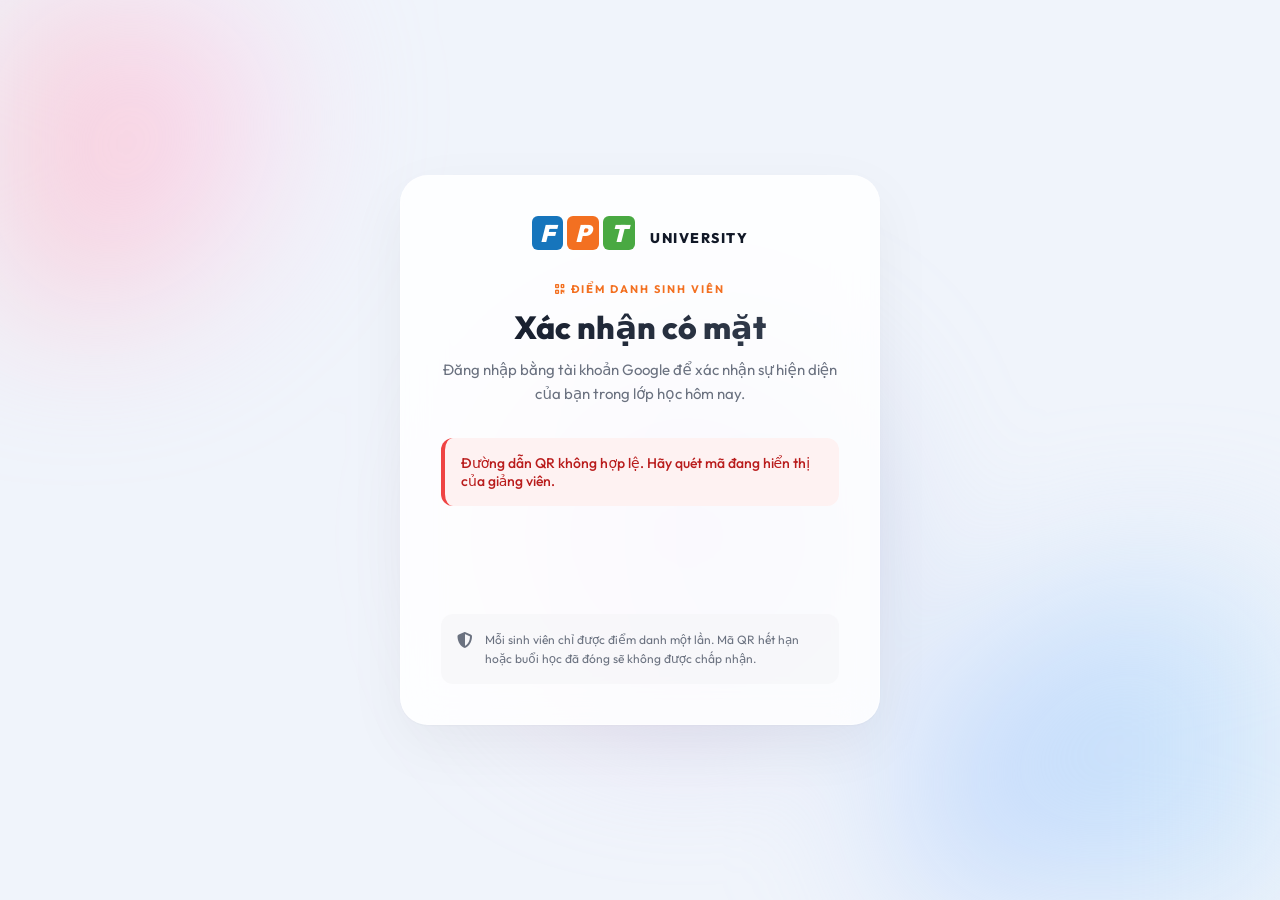
==== src/main/resources/static/check-in.html @ 700195bc "feat: Fix Vietnamese font & Redesign Login/Settings screens" ====
<!doctype html>
<html lang="vi">
<head>
  <meta charset="utf-8">
  <meta name="viewport" content="width=device-width,initial-scale=1">
  <meta name="referrer" content="no-referrer">
  <title>Điểm danh • FPT Attendance</title>
  
  <link rel="preconnect" href="https://fonts.googleapis.com">
  <link rel="preconnect" href="https://fonts.gstatic.com" crossorigin>
  <link href="https://fonts.googleapis.com/css2?family=Outfit:wght@300;400;500;600;700;800;900&display=swap" rel="stylesheet">
  <link rel="stylesheet" href="https://cdnjs.cloudflare.com/ajax/libs/font-awesome/6.4.0/css/all.min.css">

  <link rel="stylesheet" href="check-in.css">
  <script src="check-in.js" defer></script>
</head>
<body>
  <div class="blob-c">
    <div class="shape-blob one"></div>
    <div class="shape-blob two"></div>
    <div class="shape-blob three"></div>
  </div>
  
  <main class="glass-card">
    <div class="header-brand">
      <span class="brand-f">F</span><span class="brand-p">P</span><span class="brand-t">T</span> <span class="brand-uni">UNIVERSITY</span>
    </div>
    
    <div class="title-section">
      <p class="eyebrow"><i class="fa-solid fa-qrcode"></i> ĐIỂM DANH SINH VIÊN</p>
      <h1>Xác nhận có mặt</h1>
      <p class="subtitle">Đăng nhập bằng tài khoản Google để xác nhận sự hiện diện của bạn trong lớp học hôm nay.</p>
    </div>

    <div id="message" role="status" aria-live="polite">
      <i class="fa-solid fa-circle-notch fa-spin"></i> Đang kiểm tra cấu hình…
    </div>
    
    <div class="google-wrapper">
      <div id="google-button"></div>
    </div>
    
    <form id="identity" hidden>
      <div class="input-group">
        <label><i class="fa-regular fa-user"></i> Họ và tên</label>
        <input id="full-name" readonly>
      </div>
      
      <div class="input-group">
        <label><i class="fa-solid fa-hashtag"></i> Mã số sinh viên</label>
        <input id="student-code" readonly>
      </div>
      
      <div class="input-group">
        <label><i class="fa-regular fa-envelope"></i> Email Google</label>
        <input id="email" type="email" readonly>
      </div>
      
      <button id="confirm" type="submit" hidden class="btn-primary">
        <span>Xác nhận điểm danh</span>
        <i class="fa-solid fa-arrow-right"></i>
      </button>
    </form>
    
    <button id="switch" class="btn-secondary" hidden>
      <i class="fa-solid fa-arrows-rotate"></i> Đổi tài khoản Google
    </button>
    
    <div class="footer-note">
      <i class="fa-solid fa-shield-halved"></i>
      <p class="note">Mỗi sinh viên chỉ được điểm danh một lần. Mã QR hết hạn hoặc buổi học đã đóng sẽ không được chấp nhận.</p>
    </div>
  </main>
</body>
</html>
---- src/main/resources/static/check-in.css ----
:root {
  --bg-color: #f0f4fb;
  --card-bg: rgba(255, 255, 255, 0.85);
  --ink: #111827;
  --muted: #6b7280;
  --primary: #f37021;
  --primary-hover: #e05c10;
  --line: #e5e7eb;
  --input-bg: rgba(255, 255, 255, 0.9);
  --fpt-blue: #1675BC;
  --fpt-green: #49A942;
  --fpt-orange: #f37021;
}

* {
  box-sizing: border-box;
  margin: 0;
  padding: 0;
}

body {
  background: var(--bg-color);
  color: var(--ink);
  font-family: 'Outfit', system-ui, sans-serif;
  min-height: 100vh;
  display: flex;
  align-items: center;
  justify-content: center;
  padding: 24px;
  position: relative;
  overflow-x: hidden;
}

/* Dynamic Animated Blobs Background */
.blob-c {
  position: fixed;
  top: 0;
  left: 0;
  width: 100vw;
  height: 100vh;
  z-index: -1;
  overflow: hidden;
  filter: blur(80px);
}

.shape-blob {
  position: absolute;
  border-radius: 50%;
  animation: move 20s infinite alternate;
  opacity: 0.6;
}

.shape-blob.one {
  background: linear-gradient(to right, #ff9a9e, #fecfef);
  width: 400px;
  height: 400px;
  top: -10%;
  left: -10%;
}

.shape-blob.two {
  background: linear-gradient(to right, #a1c4fd, #c2e9fb);
  width: 500px;
  height: 500px;
  bottom: -20%;
  right: -10%;
  animation-delay: -5s;
}

.shape-blob.three {
  background: linear-gradient(to right, #fbc2eb, #a6c1ee);
  width: 350px;
  height: 350px;
  top: 40%;
  left: 40%;
  animation-duration: 25s;
}

@keyframes move {
  0% { transform: translate(0, 0) scale(1); }
  50% { transform: translate(100px, 50px) scale(1.1); }
  100% { transform: translate(-50px, 100px) scale(0.9); }
}

/* Glassmorphism Card */
.glass-card {
  width: 100%;
  max-width: 480px;
  background: var(--card-bg);
  backdrop-filter: blur(20px);
  -webkit-backdrop-filter: blur(20px);
  border: 1px solid rgba(255, 255, 255, 0.4);
  padding: 40px;
  border-radius: 28px;
  box-shadow: 0 20px 60px rgba(0, 0, 0, 0.05), 0 1px 3px rgba(0, 0, 0, 0.03);
  animation: slideUp 0.6s cubic-bezier(0.16, 1, 0.3, 1);
}

@keyframes slideUp {
  from { opacity: 0; transform: translateY(30px); }
  to { opacity: 1; transform: translateY(0); }
}

/* Brand Header */
.header-brand {
  text-align: center;
  margin-bottom: 32px;
}

.brand-f, .brand-p, .brand-t {
  display: inline-block;
  padding: 2px 8px;
  border-radius: 6px;
  color: white;
  font-weight: 900;
  font-style: italic;
  font-size: 24px;
  margin-right: 4px;
}

.brand-f { background: var(--fpt-blue); }
.brand-p { background: var(--fpt-orange); }
.brand-t { background: var(--fpt-green); }

.brand-uni {
  font-size: 14px;
  font-weight: 800;
  letter-spacing: 1.5px;
  margin-left: 8px;
  vertical-align: middle;
}

/* Typography */
.title-section {
  text-align: center;
  margin-bottom: 32px;
}

.eyebrow {
  font-size: 11px;
  font-weight: 700;
  letter-spacing: 2px;
  color: var(--primary);
  margin-bottom: 12px;
  text-transform: uppercase;
}

h1 {
  font-size: 32px;
  font-weight: 800;
  line-height: 1.2;
  margin-bottom: 12px;
  background: linear-gradient(90deg, #111827, #374151);
  -webkit-background-clip: text;
  -webkit-text-fill-color: transparent;
}

.subtitle {
  font-size: 15px;
  color: var(--muted);
  line-height: 1.6;
}

/* Messages */
#message {
  padding: 16px;
  border-radius: 12px;
  background: rgba(243, 244, 246, 0.8);
  margin: 24px 0;
  font-weight: 500;
  font-size: 14px;
  display: flex;
  align-items: center;
  gap: 10px;
  transition: all 0.3s ease;
}

#message.error {
  background: #fef2f2;
  color: #b91c1c;
  border-left: 4px solid #ef4444;
}

#message.success {
  background: #f0fdf4;
  color: #15803d;
  border-left: 4px solid #22c55e;
}

/* Google Sign-in */
.google-wrapper {
  display: flex;
  justify-content: center;
  margin: 24px 0;
  min-height: 44px;
}

/* Forms */
.input-group {
  margin-bottom: 20px;
  animation: fadeIn 0.5s ease backwards;
}
.input-group:nth-child(1) { animation-delay: 0.1s; }
.input-group:nth-child(2) { animation-delay: 0.2s; }
.input-group:nth-child(3) { animation-delay: 0.3s; }

@keyframes fadeIn {
  from { opacity: 0; transform: translateY(10px); }
  to { opacity: 1; transform: translateY(0); }
}

label {
  display: block;
  font-size: 13px;
  font-weight: 600;
  color: var(--muted);
  margin-bottom: 8px;
}
label i {
  margin-right: 6px;
}

input {
  display: block;
  width: 100%;
  font-family: inherit;
  font-size: 15px;
  padding: 14px 16px;
  border: 1px solid var(--line);
  border-radius: 12px;
  background: var(--input-bg);
  color: var(--ink);
  transition: all 0.2s;
  box-shadow: inset 0 2px 4px rgba(0,0,0,0.02);
}

input:focus {
  outline: none;
  border-color: var(--primary);
  box-shadow: 0 0 0 3px rgba(243, 112, 33, 0.15);
}

/* Buttons */
button {
  font-family: inherit;
  font-size: 16px;
  font-weight: 700;
  width: 100%;
  padding: 16px;
  border: 0;
  border-radius: 12px;
  cursor: pointer;
  display: flex;
  align-items: center;
  justify-content: center;
  gap: 10px;
  transition: all 0.3s cubic-bezier(0.4, 0, 0.2, 1);
}

.btn-primary {
  background: linear-gradient(135deg, var(--primary), #fa8641);
  color: white;
  margin-top: 32px;
  box-shadow: 0 10px 20px rgba(243, 112, 33, 0.25);
  animation: fadeIn 0.5s ease backwards 0.4s;
}

.btn-primary:hover:not(:disabled) {
  transform: translateY(-2px);
  box-shadow: 0 14px 25px rgba(243, 112, 33, 0.3);
}

.btn-secondary {
  background: white;
  color: var(--ink);
  border: 1px solid var(--line);
  margin-top: 16px;
}

.btn-secondary:hover:not(:disabled) {
  background: #f9fafb;
}

button:disabled {
  opacity: 0.6;
  cursor: not-allowed;
  transform: none;
  box-shadow: none;
}

/* Footer Note */
.footer-note {
  margin-top: 40px;
  display: flex;
  gap: 12px;
  align-items: flex-start;
  padding: 16px;
  background: rgba(243, 244, 246, 0.5);
  border-radius: 12px;
}

.footer-note i {
  color: var(--muted);
  font-size: 16px;
  margin-top: 2px;
}

.note {
  font-size: 12px;
  color: var(--muted);
  line-height: 1.6;
}

[hidden] {
  display: none !important;
}

/* Responsive */
@media (max-width: 480px) {
  .glass-card {
    padding: 32px 24px;
    border-radius: 20px;
  }
  
  h1 { font-size: 28px; }
}
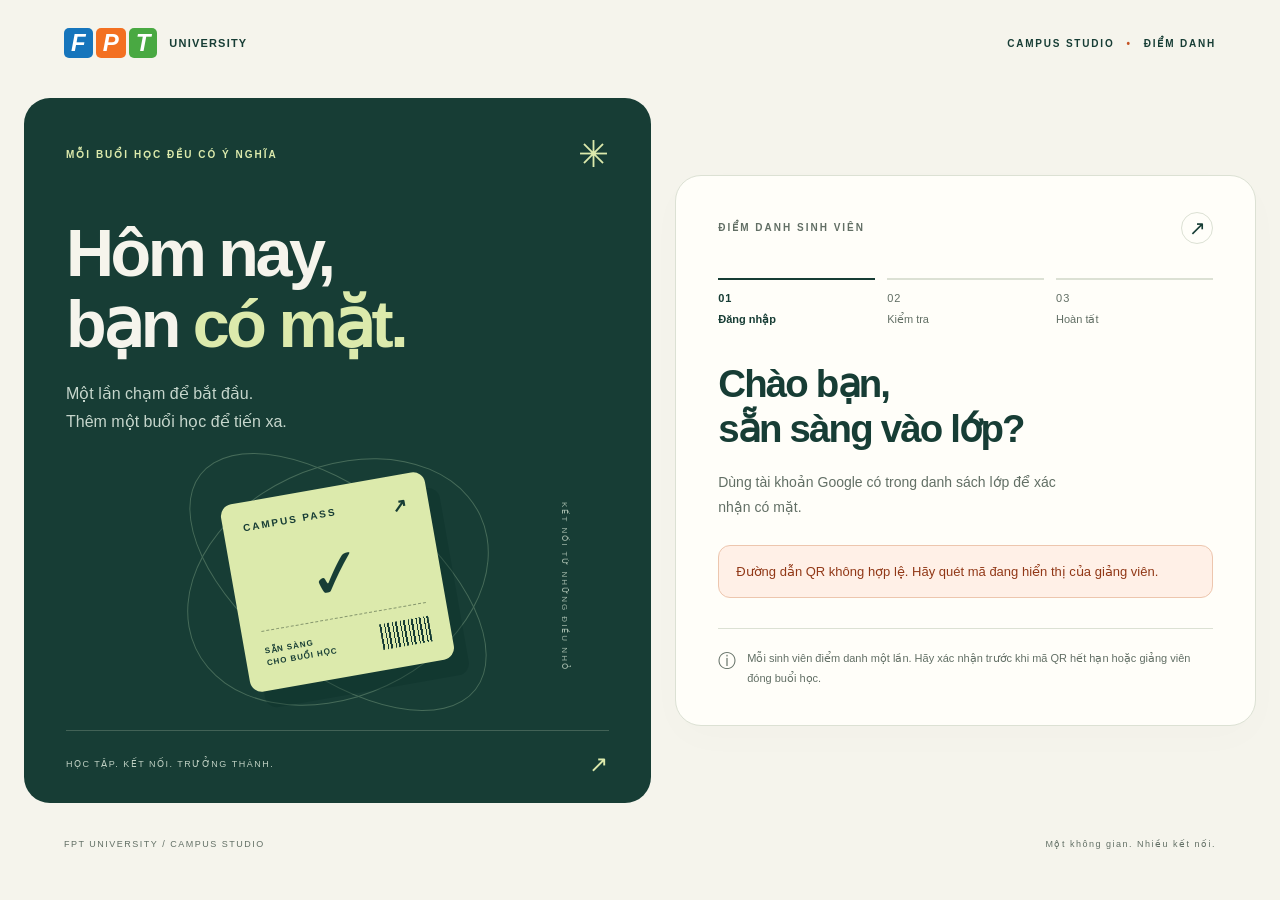
==== commit 92fdef47: "UI styling updates for check-in web page and manifest" ====
--- a/src/main/resources/static/check-in.html
+++ b/src/main/resources/static/check-in.html
@@ -1,75 +1,117 @@
 <!doctype html>
 <html lang="vi">
-<head>
-  <meta charset="utf-8">
-  <meta name="viewport" content="width=device-width,initial-scale=1">
-  <meta name="referrer" content="no-referrer">
-  <title>Điểm danh • FPT Attendance</title>
-  
-  <link rel="preconnect" href="https://fonts.googleapis.com">
-  <link rel="preconnect" href="https://fonts.gstatic.com" crossorigin>
-  <link href="https://fonts.googleapis.com/css2?family=Outfit:wght@300;400;500;600;700;800;900&display=swap" rel="stylesheet">
-  <link rel="stylesheet" href="https://cdnjs.cloudflare.com/ajax/libs/font-awesome/6.4.0/css/all.min.css">
-
-  <link rel="stylesheet" href="check-in.css">
-  <script src="check-in.js" defer></script>
-</head>
-<body>
-  <div class="blob-c">
-    <div class="shape-blob one"></div>
-    <div class="shape-blob two"></div>
-    <div class="shape-blob three"></div>
-  </div>
-  
-  <main class="glass-card">
-    <div class="header-brand">
-      <span class="brand-f">F</span><span class="brand-p">P</span><span class="brand-t">T</span> <span class="brand-uni">UNIVERSITY</span>
-    </div>
-    
-    <div class="title-section">
-      <p class="eyebrow"><i class="fa-solid fa-qrcode"></i> ĐIỂM DANH SINH VIÊN</p>
-      <h1>Xác nhận có mặt</h1>
-      <p class="subtitle">Đăng nhập bằng tài khoản Google để xác nhận sự hiện diện của bạn trong lớp học hôm nay.</p>
-    </div>
-
-    <div id="message" role="status" aria-live="polite">
-      <i class="fa-solid fa-circle-notch fa-spin"></i> Đang kiểm tra cấu hình…
-    </div>
-    
-    <div class="google-wrapper">
-      <div id="google-button"></div>
-    </div>
-    
-    <form id="identity" hidden>
-      <div class="input-group">
-        <label><i class="fa-regular fa-user"></i> Họ và tên</label>
-        <input id="full-name" readonly>
+  <head>
+    <meta charset="utf-8" />
+    <meta name="viewport" content="width=device-width,initial-scale=1" />
+    <meta name="referrer" content="no-referrer" />
+    <meta name="theme-color" content="#173d35" />
+    <meta
+      name="description"
+      content="Campus Studio — xác nhận điểm danh lớp học FPT University bằng tài khoản Google."
+    />
+    <title>Điểm danh · Campus Studio</title>
+    <link rel="stylesheet" href="check-in.css" />
+    <script src="check-in.js" defer></script>
+  </head>
+  <body>
+    <header class="site-header">
+      <div class="brand" aria-label="FPT University">
+        <span class="brand-letters" aria-hidden="true"
+          ><b>F</b><b>P</b><b>T</b></span
+        ><span>UNIVERSITY</span>
       </div>
-      
-      <div class="input-group">
-        <label><i class="fa-solid fa-hashtag"></i> Mã số sinh viên</label>
-        <input id="student-code" readonly>
-      </div>
-      
-      <div class="input-group">
-        <label><i class="fa-regular fa-envelope"></i> Email Google</label>
-        <input id="email" type="email" readonly>
-      </div>
-      
-      <button id="confirm" type="submit" hidden class="btn-primary">
-        <span>Xác nhận điểm danh</span>
-        <i class="fa-solid fa-arrow-right"></i>
-      </button>
-    </form>
-    
-    <button id="switch" class="btn-secondary" hidden>
-      <i class="fa-solid fa-arrows-rotate"></i> Đổi tài khoản Google
-    </button>
-    
-    <div class="footer-note">
-      <i class="fa-solid fa-shield-halved"></i>
-      <p class="note">Mỗi sinh viên chỉ được điểm danh một lần. Mã QR hết hạn hoặc buổi học đã đóng sẽ không được chấp nhận.</p>
-    </div>
-  </main>
-</body>
+      <span class="edition">CAMPUS STUDIO <span>•</span> ĐIỂM DANH</span>
+    </header>
+    <main class="check-in-layout">
+      <section class="story" aria-labelledby="story-title">
+        <div class="story-top">
+          <span class="section-label">MỖI BUỔI HỌC ĐỀU CÓ Ý NGHĨA</span
+          ><span class="story-star" aria-hidden="true">✳</span>
+        </div>
+        <h1 id="story-title">
+          Hôm nay,<br />
+          bạn <em>có mặt.</em>
+        </h1>
+        <p class="story-description">
+          Một lần chạm để bắt đầu.<br />
+          Thêm một buổi học để tiến xa.
+        </p>
+        <div class="attendance-art" aria-hidden="true">
+          <div class="orbit"></div>
+          <div class="orbit orbit-two"></div>
+          <div class="ticket">
+            <div class="ticket-top">CAMPUS PASS <span>↗</span></div>
+            <div class="ticket-mark">✓</div>
+            <div class="ticket-bottom">
+              <span>SẴN SÀNG<br />CHO BUỔI HỌC</span
+              ><span class="ticket-bars"></span>
+            </div>
+          </div>
+          <span class="art-note">KẾT NỐI TỪ NHỮNG ĐIỀU NHỎ</span>
+        </div>
+        <div class="story-footer">
+          <span>HỌC TẬP. KẾT NỐI. TRƯỞNG THÀNH.</span><span>↗</span>
+        </div>
+      </section>
+      <section class="check-in-card" aria-labelledby="form-title">
+        <div class="card-topline">
+          <span class="section-label">ĐIỂM DANH SINH VIÊN</span
+          ><span class="card-symbol" aria-hidden="true">↗</span>
+        </div>
+        <ol class="steps" aria-label="Các bước điểm danh">
+          <li id="step-login" aria-current="step"><span>01</span>Đăng nhập</li>
+          <li id="step-review"><span>02</span>Kiểm tra</li>
+          <li id="step-done"><span>03</span>Hoàn tất</li>
+        </ol>
+        <h2 id="form-title">Chào bạn,<br />sẵn sàng vào lớp?</h2>
+        <p id="form-description" class="subtitle">
+          Dùng tài khoản Google có trong danh sách lớp để xác nhận có mặt.
+        </p>
+        <div id="message" role="status" aria-live="polite" aria-atomic="true">
+          Đang chuẩn bị trang điểm danh…
+        </div>
+        <div class="google-wrapper"><div id="google-button"></div></div>
+        <form id="identity" hidden aria-label="Thông tin sinh viên">
+          <div class="identity-heading">
+            <span>THÔNG TIN CỦA BẠN</span><span>Đã xác thực Google</span>
+          </div>
+          <div class="input-group">
+            <label for="full-name">Họ và tên</label
+            ><input id="full-name" readonly autocomplete="name" />
+          </div>
+          <div class="input-group">
+            <label for="student-code">Mã số sinh viên</label
+            ><input id="student-code" readonly />
+          </div>
+          <div class="input-group">
+            <label for="email">Email Google</label
+            ><input id="email" type="email" readonly autocomplete="email" />
+          </div>
+          <button id="confirm" type="submit" hidden class="btn-primary">
+            <span>Xác nhận điểm danh</span><span aria-hidden="true">↗</span>
+          </button>
+        </form>
+        <button id="switch" class="btn-secondary" hidden>
+          Đổi tài khoản Google <span aria-hidden="true">↻</span>
+        </button>
+        <div id="success-note" class="success-note" hidden>
+          <span aria-hidden="true">✓</span>
+          <p>
+            Bạn đã có mặt.<br /><strong>Chúc bạn một buổi học thật tốt!</strong>
+          </p>
+        </div>
+        <div class="footer-note">
+          <span aria-hidden="true">ⓘ</span>
+          <p>
+            Mỗi sinh viên điểm danh một lần. Hãy xác nhận trước khi mã QR hết
+            hạn hoặc giảng viên đóng buổi học.
+          </p>
+        </div>
+      </section>
+    </main>
+    <footer class="site-footer">
+      <span>FPT UNIVERSITY / CAMPUS STUDIO</span
+      ><span>Một không gian. Nhiều kết nối.</span>
+    </footer>
+  </body>
 </html>
--- a/src/main/resources/static/check-in.css
+++ b/src/main/resources/static/check-in.css
@@ -1,326 +1,555 @@
 :root {
-  --bg-color: #f0f4fb;
-  --card-bg: rgba(255, 255, 255, 0.85);
-  --ink: #111827;
-  --muted: #6b7280;
-  --primary: #f37021;
-  --primary-hover: #e05c10;
-  --line: #e5e7eb;
-  --input-bg: rgba(255, 255, 255, 0.9);
-  --fpt-blue: #1675BC;
-  --fpt-green: #49A942;
-  --fpt-orange: #f37021;
-}
-
+  color-scheme: light;
+  --paper: #f5f4ec;
+  --ink: #173d35;
+  --muted: #626f65;
+  --lime: #dceaac;
+  --line: #dce1d4;
+  --orange: #c45425;
+  --white: #fffef9;
+}
 * {
   box-sizing: border-box;
+}
+body {
   margin: 0;
+  background: var(--paper);
+  color: var(--ink);
+  font-family: "Segoe UI", Arial, sans-serif;
+  -webkit-font-smoothing: antialiased;
+}
+button,
+input {
+  font: inherit;
+}
+[hidden] {
+  display: none !important;
+}
+button {
+  cursor: pointer;
+}
+button:disabled {
+  cursor: wait;
+  opacity: 0.6;
+}
+:focus-visible {
+  outline: 3px solid var(--orange);
+  outline-offset: 4px;
+}
+.site-header,
+.site-footer {
+  max-width: 1440px;
+  margin: auto;
+  padding: 28px 5%;
+  display: flex;
+  align-items: center;
+  justify-content: space-between;
+  gap: 20px;
+}
+.brand {
+  display: flex;
+  align-items: center;
+  gap: 12px;
+  font-size: 11px;
+  letter-spacing: 1.2px;
+  font-weight: 800;
+}
+.brand-letters {
+  display: flex;
+  gap: 3px;
+}
+.brand b {
+  display: inline-block;
+  background: #1675bc;
+  border-radius: 5px;
+  color: white;
+  font-size: 24px;
+  font-style: italic;
+  padding: 1px 7px;
+  letter-spacing: 0;
+}
+.brand b:nth-child(2) {
+  background: #f37021;
+}
+.brand b:nth-child(3) {
+  background: #49a942;
+}
+.edition {
+  display: flex;
+  align-items: center;
+  gap: 12px;
+  font-size: 10px;
+  letter-spacing: 1.8px;
+  font-weight: 600;
+}
+.edition > span {
+  color: var(--orange);
+}
+.check-in-layout {
+  max-width: 1300px;
+  margin: 12px auto 24px;
+  padding: 0 24px;
+  display: grid;
+  grid-template-columns: 1.08fr 1fr;
+  gap: 24px;
+  align-items: stretch;
+}
+.story {
+  background: var(--ink);
+  border-radius: 26px;
+  padding: 38px 42px 25px;
+  color: var(--paper);
+  position: relative;
+  overflow: hidden;
+  display: flex;
+  flex-direction: column;
+  min-height: 700px;
+}
+.story-top,
+.story-footer {
+  display: flex;
+  align-items: center;
+  justify-content: space-between;
+  gap: 15px;
+}
+.section-label {
+  font-size: 10px;
+  letter-spacing: 2px;
+  font-weight: 700;
+}
+.story-top .section-label {
+  color: var(--lime);
+}
+.story-star {
+  color: var(--lime);
+  font-size: 37px;
+  line-height: 1;
+}
+h1 {
+  font-size: clamp(48px, 5.2vw, 76px);
+  line-height: 1.07;
+  letter-spacing: -3.5px;
+  font-weight: 650;
+  margin: 45px 0 20px;
+}
+h1 em {
+  font-style: normal;
+  color: var(--lime);
+}
+.story-description {
+  font-size: 16px;
+  line-height: 1.7;
+  color: #c6d6cc;
+  margin: 0;
+}
+.attendance-art {
+  position: relative;
+  flex: 1;
+  min-height: 265px;
+  display: grid;
+  place-items: center;
+  margin: 15px 0;
+}
+.orbit {
+  position: absolute;
+  left: 50%;
+  top: 50%;
+  width: 315px;
+  height: 230px;
+  border: 1px solid #466b59;
+  border-radius: 50%;
+  transform: translate(-50%, -50%) rotate(-25deg);
+}
+.orbit-two {
+  transform: translate(-50%, -50%) rotate(38deg);
+  width: 350px;
+  height: 180px;
+}
+.ticket {
+  position: relative;
+  width: 207px;
+  background: var(--lime);
+  color: var(--ink);
+  padding: 20px;
+  border-radius: 12px;
+  transform: rotate(-10deg);
+  box-shadow: 12px 18px 0 #0b2d2755;
+}
+.ticket-top {
+  display: flex;
+  justify-content: space-between;
+  font-size: 10px;
+  font-weight: 750;
+  letter-spacing: 2px;
+}
+.ticket-top span {
+  font-size: 18px;
+}
+.ticket-mark {
+  font-size: 68px;
+  line-height: 1.3;
+  text-align: center;
+}
+.ticket-bottom {
+  border-top: 1px dashed #87986e;
+  padding-top: 13px;
+  display: flex;
+  align-items: center;
+  justify-content: space-between;
+  font-size: 8px;
+  line-height: 1.6;
+  letter-spacing: 1px;
+  font-weight: 700;
+}
+.ticket-bars {
+  width: 50px;
+  height: 26px;
+  background: repeating-linear-gradient(
+    90deg,
+    var(--ink) 0 2px,
+    transparent 2px 5px,
+    var(--ink) 5px 6px,
+    transparent 6px 8px
+  );
+}
+.art-note {
+  position: absolute;
+  right: -40px;
+  top: 50%;
+  font-size: 8px;
+  letter-spacing: 2px;
+  transform: rotate(90deg);
+  color: #a1b7a8;
+}
+.story-footer {
+  border-top: 1px solid #426256;
+  padding-top: 20px;
+  font-size: 9px;
+  letter-spacing: 1.5px;
+  color: #bdcec1;
+}
+.story-footer > span:last-child {
+  font-size: 23px;
+  color: var(--lime);
+}
+.check-in-card {
+  background: var(--white);
+  border: 1px solid var(--line);
+  border-radius: 26px;
+  padding: 36px 42px;
+  align-self: center;
+  box-shadow: 0 12px 40px #173d3504;
+}
+.card-topline {
+  display: flex;
+  align-items: center;
+  justify-content: space-between;
+}
+.card-topline .section-label {
+  color: var(--muted);
+}
+.card-symbol {
+  border: 1px solid var(--line);
+  width: 32px;
+  height: 32px;
+  display: grid;
+  place-items: center;
+  border-radius: 50%;
+  font-size: 20px;
+}
+.steps {
+  list-style: none;
+  display: flex;
+  justify-content: space-between;
+  gap: 12px;
+  margin: 34px 0 36px;
   padding: 0;
 }
-
-body {
-  background: var(--bg-color);
+.steps li {
+  color: var(--muted);
+  font-size: 11px;
+  display: flex;
+  flex-direction: column;
+  gap: 9px;
+  flex: 1;
+  border-top: 2px solid var(--line);
+  padding-top: 12px;
+}
+.steps li span {
+  font-size: 11px;
+  letter-spacing: 1px;
+}
+.steps [aria-current] {
   color: var(--ink);
-  font-family: 'Outfit', system-ui, sans-serif;
-  min-height: 100vh;
-  display: flex;
-  align-items: center;
+  border-color: var(--ink);
+  font-weight: 700;
+}
+.steps .complete {
+  border-color: #8ca264;
+  color: #49633a;
+}
+h2 {
+  font-size: clamp(30px, 3vw, 41px);
+  letter-spacing: -1.8px;
+  line-height: 1.17;
+  margin: 0 0 18px;
+  font-weight: 650;
+}
+.subtitle {
+  color: var(--muted);
+  font-size: 14px;
+  line-height: 1.8;
+  margin: 0 0 25px;
+  max-width: 350px;
+}
+#message {
+  padding: 15px 17px;
+  border: 1px solid var(--line);
+  border-radius: 12px;
+  background: #f4f6ed;
+  font-size: 13px;
+  line-height: 1.65;
+  overflow-wrap: anywhere;
+}
+#message.error {
+  background: #fff0e7;
+  border-color: #edc6ae;
+  color: #913817;
+}
+#message.success {
+  background: #edf4d9;
+  border-color: #d2e3ab;
+  color: #315525;
+}
+.google-wrapper {
+  display: flex;
   justify-content: center;
-  padding: 24px;
-  position: relative;
-  overflow-x: hidden;
-}
-
-/* Dynamic Animated Blobs Background */
-.blob-c {
-  position: fixed;
-  top: 0;
-  left: 0;
-  width: 100vw;
-  height: 100vh;
-  z-index: -1;
-  overflow: hidden;
-  filter: blur(80px);
-}
-
-.shape-blob {
-  position: absolute;
-  border-radius: 50%;
-  animation: move 20s infinite alternate;
-  opacity: 0.6;
-}
-
-.shape-blob.one {
-  background: linear-gradient(to right, #ff9a9e, #fecfef);
-  width: 400px;
-  height: 400px;
-  top: -10%;
-  left: -10%;
-}
-
-.shape-blob.two {
-  background: linear-gradient(to right, #a1c4fd, #c2e9fb);
-  width: 500px;
-  height: 500px;
-  bottom: -20%;
-  right: -10%;
-  animation-delay: -5s;
-}
-
-.shape-blob.three {
-  background: linear-gradient(to right, #fbc2eb, #a6c1ee);
-  width: 350px;
-  height: 350px;
-  top: 40%;
-  left: 40%;
-  animation-duration: 25s;
-}
-
-@keyframes move {
-  0% { transform: translate(0, 0) scale(1); }
-  50% { transform: translate(100px, 50px) scale(1.1); }
-  100% { transform: translate(-50px, 100px) scale(0.9); }
-}
-
-/* Glassmorphism Card */
-.glass-card {
-  width: 100%;
-  max-width: 480px;
-  background: var(--card-bg);
-  backdrop-filter: blur(20px);
-  -webkit-backdrop-filter: blur(20px);
-  border: 1px solid rgba(255, 255, 255, 0.4);
-  padding: 40px;
-  border-radius: 28px;
-  box-shadow: 0 20px 60px rgba(0, 0, 0, 0.05), 0 1px 3px rgba(0, 0, 0, 0.03);
-  animation: slideUp 0.6s cubic-bezier(0.16, 1, 0.3, 1);
-}
-
-@keyframes slideUp {
-  from { opacity: 0; transform: translateY(30px); }
-  to { opacity: 1; transform: translateY(0); }
-}
-
-/* Brand Header */
-.header-brand {
-  text-align: center;
-  margin-bottom: 32px;
-}
-
-.brand-f, .brand-p, .brand-t {
-  display: inline-block;
-  padding: 2px 8px;
-  border-radius: 6px;
-  color: white;
-  font-weight: 900;
-  font-style: italic;
-  font-size: 24px;
-  margin-right: 4px;
-}
-
-.brand-f { background: var(--fpt-blue); }
-.brand-p { background: var(--fpt-orange); }
-.brand-t { background: var(--fpt-green); }
-
-.brand-uni {
-  font-size: 14px;
-  font-weight: 800;
-  letter-spacing: 1.5px;
-  margin-left: 8px;
-  vertical-align: middle;
-}
-
-/* Typography */
-.title-section {
-  text-align: center;
-  margin-bottom: 32px;
-}
-
-.eyebrow {
-  font-size: 11px;
-  font-weight: 700;
-  letter-spacing: 2px;
-  color: var(--primary);
-  margin-bottom: 12px;
-  text-transform: uppercase;
-}
-
-h1 {
-  font-size: 32px;
-  font-weight: 800;
-  line-height: 1.2;
-  margin-bottom: 12px;
-  background: linear-gradient(90deg, #111827, #374151);
-  -webkit-background-clip: text;
-  -webkit-text-fill-color: transparent;
-}
-
-.subtitle {
-  font-size: 15px;
-  color: var(--muted);
-  line-height: 1.6;
-}
-
-/* Messages */
-#message {
-  padding: 16px;
-  border-radius: 12px;
-  background: rgba(243, 244, 246, 0.8);
-  margin: 24px 0;
-  font-weight: 500;
-  font-size: 14px;
-  display: flex;
-  align-items: center;
+  margin: 25px 0;
+}
+.google-wrapper:has([hidden]),
+.google-wrapper:has(#google-button:empty) {
+  display: none;
+}
+.identity-heading {
+  display: flex;
+  justify-content: space-between;
   gap: 10px;
-  transition: all 0.3s ease;
-}
-
-#message.error {
-  background: #fef2f2;
-  color: #b91c1c;
-  border-left: 4px solid #ef4444;
-}
-
-#message.success {
-  background: #f0fdf4;
-  color: #15803d;
-  border-left: 4px solid #22c55e;
-}
-
-/* Google Sign-in */
-.google-wrapper {
-  display: flex;
-  justify-content: center;
-  margin: 24px 0;
-  min-height: 44px;
-}
-
-/* Forms */
+  font-size: 9px;
+  letter-spacing: 0.8px;
+  margin: 24px 0 18px;
+}
+.identity-heading span:last-child {
+  color: #4d7447;
+  letter-spacing: 0;
+}
 .input-group {
-  margin-bottom: 20px;
-  animation: fadeIn 0.5s ease backwards;
-}
-.input-group:nth-child(1) { animation-delay: 0.1s; }
-.input-group:nth-child(2) { animation-delay: 0.2s; }
-.input-group:nth-child(3) { animation-delay: 0.3s; }
-
-@keyframes fadeIn {
-  from { opacity: 0; transform: translateY(10px); }
-  to { opacity: 1; transform: translateY(0); }
-}
-
+  margin-bottom: 15px;
+}
 label {
   display: block;
-  font-size: 13px;
+  font-size: 11px;
+  color: var(--muted);
+  margin-bottom: 7px;
   font-weight: 600;
-  color: var(--muted);
-  margin-bottom: 8px;
-}
-label i {
-  margin-right: 6px;
-}
-
+}
 input {
+  width: 100%;
+  border: 1px solid var(--line);
+  background: #f8f9f2;
+  border-radius: 9px;
+  color: var(--ink);
+  padding: 13px 14px;
+  font-size: 14px;
+  min-width: 0;
+}
+.btn-primary {
+  border: 0;
+  background: var(--ink);
+  color: white;
+  padding: 17px 20px;
+  border-radius: 11px;
+  display: flex;
+  align-items: center;
+  justify-content: space-between;
+  width: 100%;
+  font-weight: 600;
+  font-size: 14px;
+  margin-top: 24px;
+  transition:
+    background 0.18s,
+    transform 0.18s;
+}
+.btn-primary:hover:enabled {
+  background: #285748;
+  transform: translateY(-2px);
+}
+.btn-primary span:last-child {
+  font-size: 22px;
+}
+.btn-secondary {
   display: block;
   width: 100%;
-  font-family: inherit;
-  font-size: 15px;
-  padding: 14px 16px;
-  border: 1px solid var(--line);
-  border-radius: 12px;
-  background: var(--input-bg);
+  padding: 14px;
+  margin-top: 10px;
+  border: 0;
+  background: transparent;
+  color: var(--muted);
+  font-size: 12px;
+  border-radius: 9px;
+}
+.btn-secondary:hover:enabled {
+  background: #f2f4ea;
   color: var(--ink);
-  transition: all 0.2s;
-  box-shadow: inset 0 2px 4px rgba(0,0,0,0.02);
-}
-
-input:focus {
-  outline: none;
-  border-color: var(--primary);
-  box-shadow: 0 0 0 3px rgba(243, 112, 33, 0.15);
-}
-
-/* Buttons */
-button {
-  font-family: inherit;
-  font-size: 16px;
-  font-weight: 700;
-  width: 100%;
-  padding: 16px;
-  border: 0;
-  border-radius: 12px;
-  cursor: pointer;
-  display: flex;
-  align-items: center;
-  justify-content: center;
-  gap: 10px;
-  transition: all 0.3s cubic-bezier(0.4, 0, 0.2, 1);
-}
-
-.btn-primary {
-  background: linear-gradient(135deg, var(--primary), #fa8641);
-  color: white;
-  margin-top: 32px;
-  box-shadow: 0 10px 20px rgba(243, 112, 33, 0.25);
-  animation: fadeIn 0.5s ease backwards 0.4s;
-}
-
-.btn-primary:hover:not(:disabled) {
-  transform: translateY(-2px);
-  box-shadow: 0 14px 25px rgba(243, 112, 33, 0.3);
-}
-
-.btn-secondary {
-  background: white;
-  color: var(--ink);
-  border: 1px solid var(--line);
-  margin-top: 16px;
-}
-
-.btn-secondary:hover:not(:disabled) {
-  background: #f9fafb;
-}
-
-button:disabled {
-  opacity: 0.6;
-  cursor: not-allowed;
-  transform: none;
-  box-shadow: none;
-}
-
-/* Footer Note */
+}
 .footer-note {
-  margin-top: 40px;
-  display: flex;
-  gap: 12px;
-  align-items: flex-start;
-  padding: 16px;
-  background: rgba(243, 244, 246, 0.5);
-  border-radius: 12px;
-}
-
-.footer-note i {
-  color: var(--muted);
-  font-size: 16px;
-  margin-top: 2px;
-}
-
-.note {
-  font-size: 12px;
-  color: var(--muted);
-  line-height: 1.6;
-}
-
-[hidden] {
-  display: none !important;
-}
-
-/* Responsive */
-@media (max-width: 480px) {
-  .glass-card {
-    padding: 32px 24px;
+  display: flex;
+  gap: 11px;
+  border-top: 1px solid var(--line);
+  margin-top: 30px;
+  padding-top: 20px;
+  color: var(--muted);
+}
+.footer-note > span {
+  font-size: 18px;
+}
+.footer-note p {
+  font-size: 11px;
+  line-height: 1.8;
+  margin: 0;
+}
+.success-note {
+  display: flex;
+  align-items: center;
+  gap: 16px;
+  margin: 25px 0;
+  padding: 20px;
+  background: var(--lime);
+  border-radius: 14px;
+}
+.success-note > span {
+  font-size: 30px;
+}
+.success-note p {
+  font-size: 13px;
+  line-height: 1.8;
+  margin: 0;
+}
+.site-footer {
+  font-size: 9px;
+  letter-spacing: 1.5px;
+  color: var(--muted);
+  padding-top: 12px;
+  padding-bottom: 24px;
+}
+@media (min-width: 1500px) {
+  .check-in-layout {
+    margin-top: 40px;
+  }
+}
+@media (max-width: 900px) {
+  .check-in-layout {
+    grid-template-columns: 0.9fr 1fr;
+    gap: 16px;
+  }
+  .story {
+    padding: 30px 26px;
+  }
+  .check-in-card {
+    padding: 28px 26px;
+  }
+  h1 {
+    font-size: 53px;
+  }
+  .art-note {
+    display: none;
+  }
+  .story-top .section-label {
+    font-size: 8px;
+    letter-spacing: 1px;
+  }
+  .orbit {
+    width: 240px;
+  }
+  .orbit-two {
+    width: 260px;
+  }
+  .ticket {
+    width: 180px;
+  }
+}
+@media (max-width: 680px) {
+  .site-header {
+    padding: 22px 20px;
+  }
+  .edition {
+    font-size: 8px;
+    letter-spacing: 1px;
+  }
+  .edition > span {
+    display: none;
+  }
+  .check-in-layout {
+    grid-template-columns: 1fr;
+    padding: 0 14px;
+    gap: 15px;
+    margin-top: 0;
+  }
+  .story {
+    min-height: 0;
+    padding: 22px 25px;
     border-radius: 20px;
   }
-  
-  h1 { font-size: 28px; }
-}
+  .story-top .section-label {
+    font-size: 9px;
+  }
+  .story-star {
+    font-size: 25px;
+  }
+  h1 {
+    font-size: 43px;
+    letter-spacing: -2px;
+    margin: 20px 0 10px;
+  }
+  h1 br {
+    display: none;
+  }
+  .story-description {
+    font-size: 13px;
+  }
+  .story-description br {
+    display: none;
+  }
+  .attendance-art,
+  .story-footer {
+    display: none;
+  }
+  .check-in-card {
+    padding: 25px;
+    border-radius: 20px;
+  }
+  .steps {
+    margin: 26px 0;
+  }
+  h2 {
+    font-size: 32px;
+  }
+  .subtitle {
+    margin-bottom: 20px;
+  }
+  .site-footer {
+    padding: 0 22px 24px;
+    font-size: 8px;
+    letter-spacing: 0.6px;
+  }
+  .site-footer span:last-child {
+    display: none;
+  }
+}
+@media (prefers-reduced-motion: reduce) {
+  *,
+  *::before,
+  *::after {
+    transition: none !important;
+    animation: none !important;
+  }
+}
